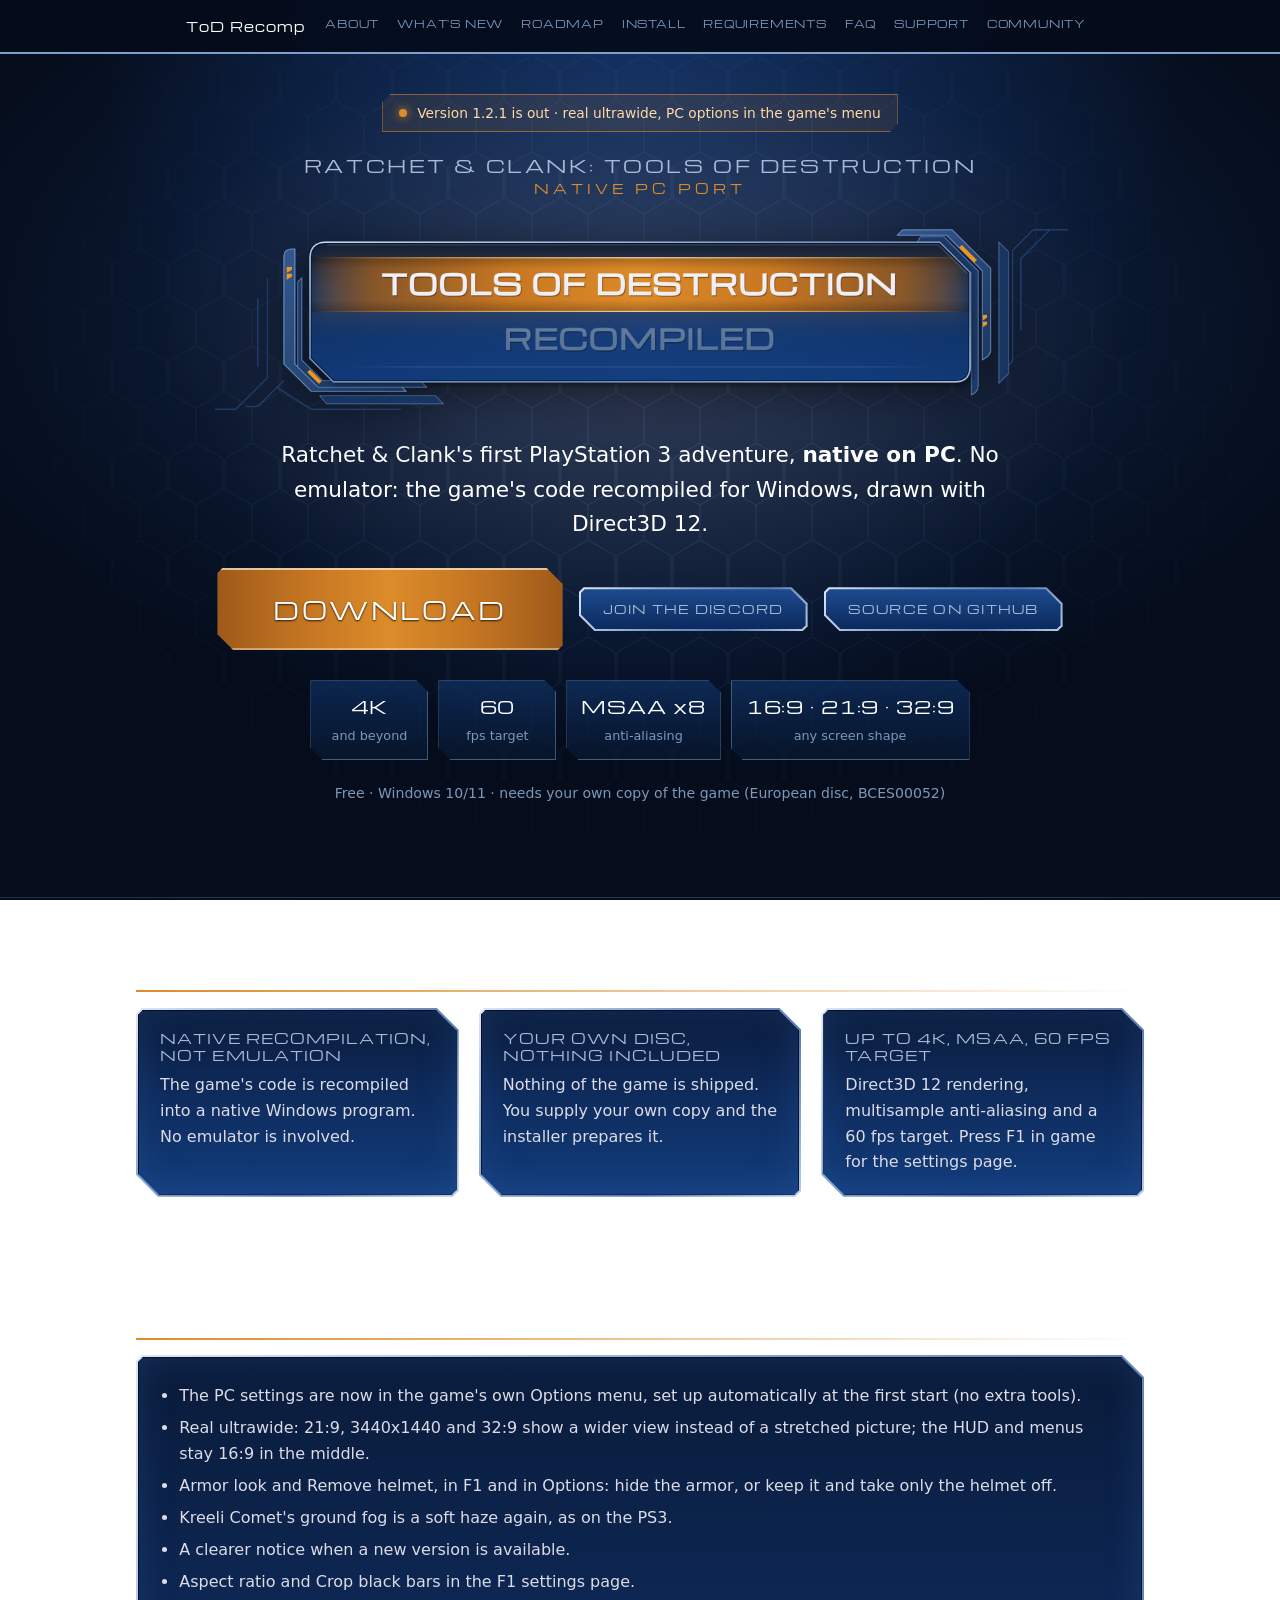
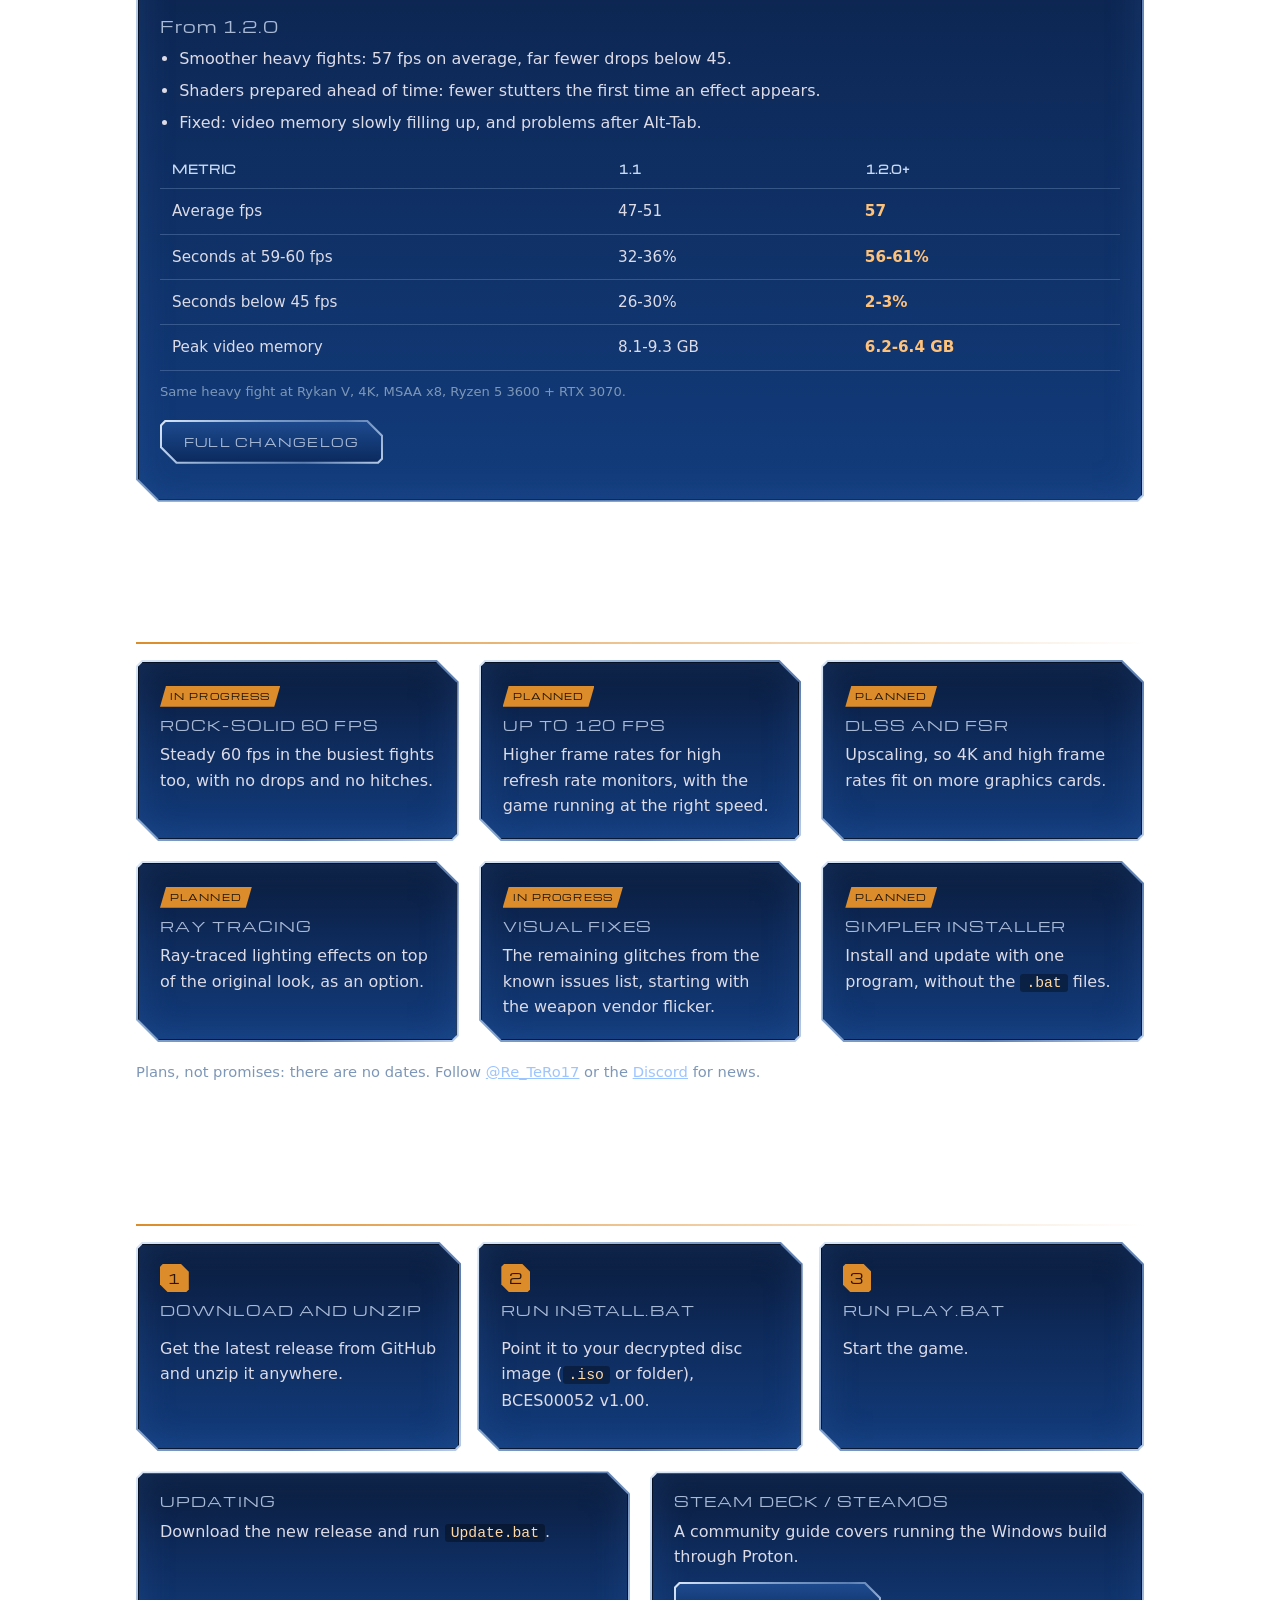
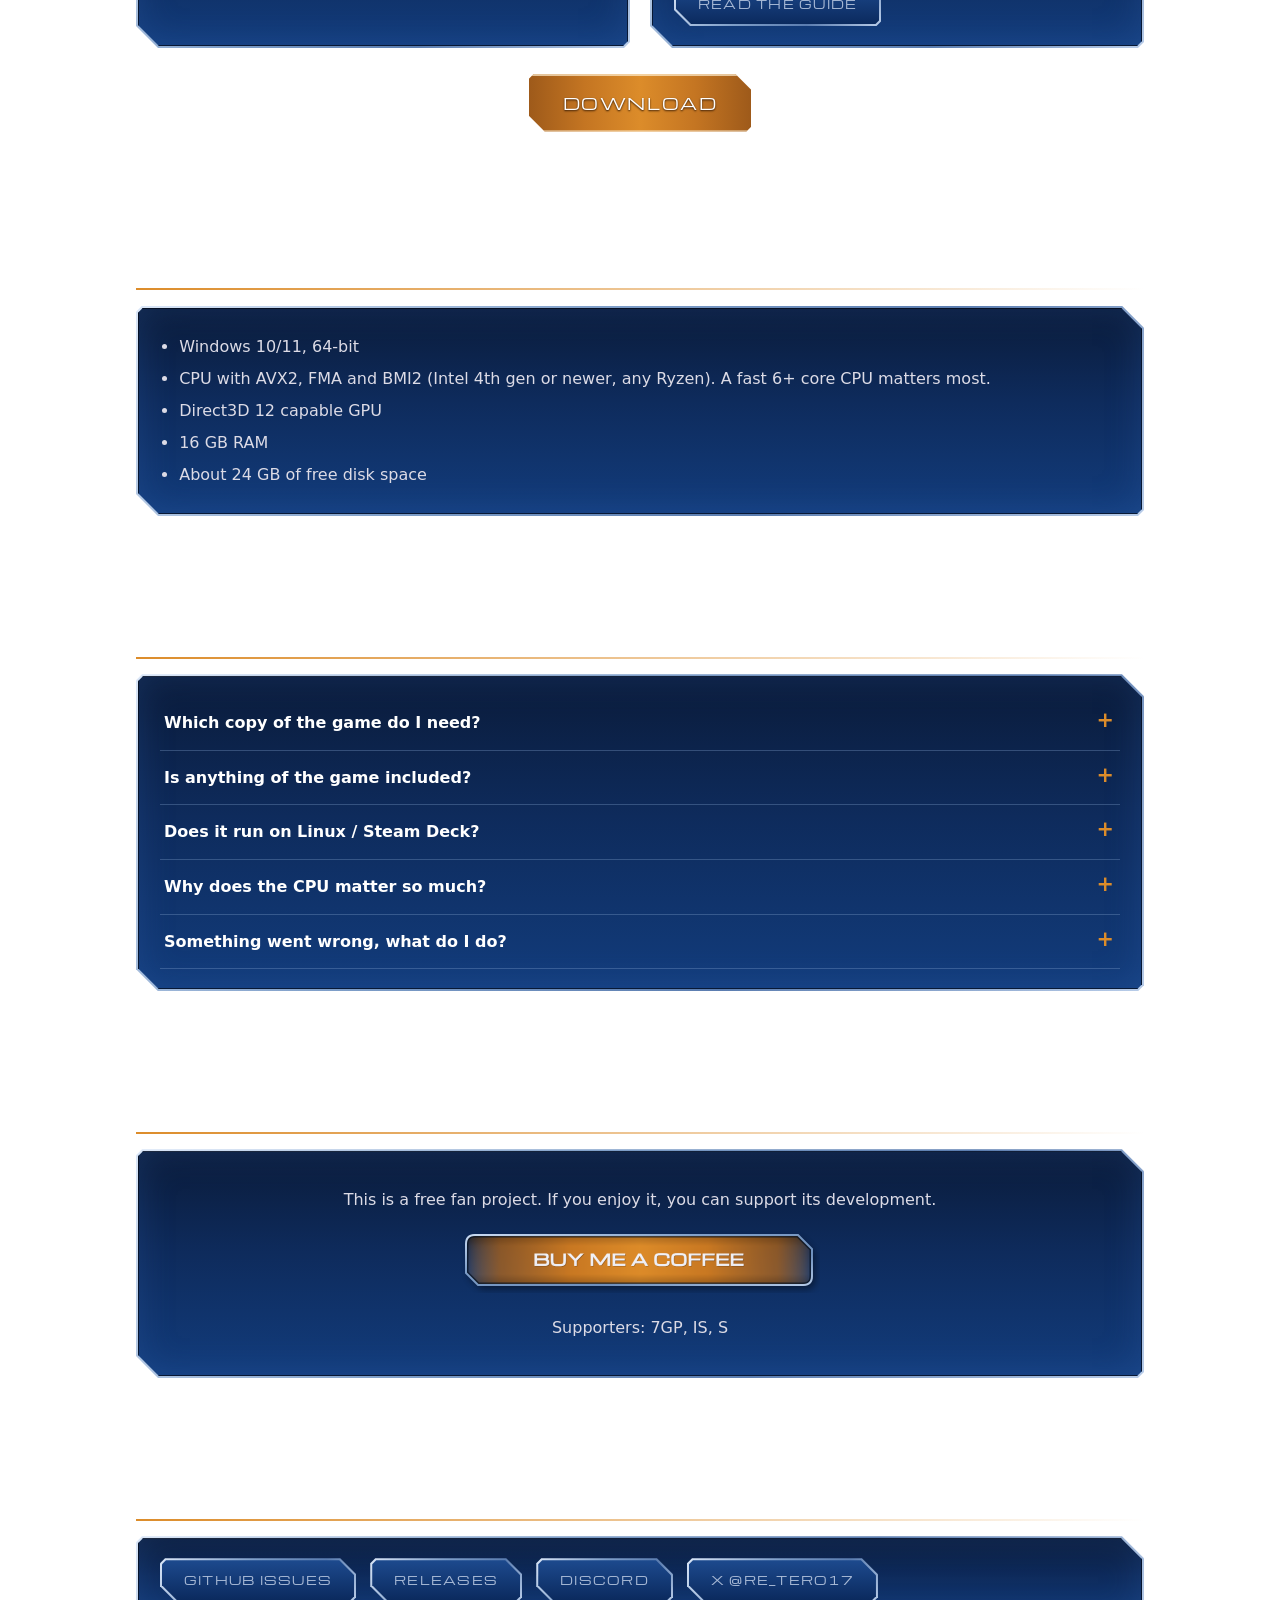
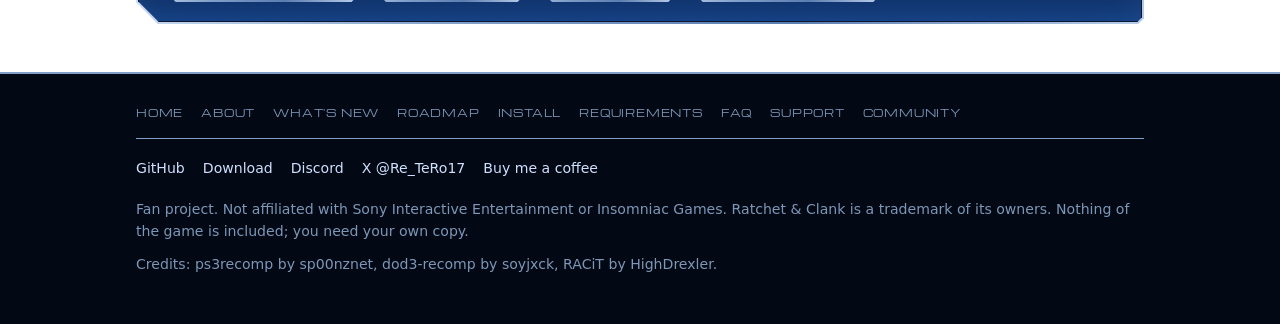
==== index.html @ 00678943 "Project page for Ratchet & Clank: Tools of Destruction Recompiled 1.2.1" ====
<!doctype html>
<html lang="en">
<head>
<meta charset="utf-8">
<meta name="viewport" content="width=device-width,initial-scale=1">
<!--
  DISCORD LINK: put the invite URL in DISCORD_URL below (inside the first <script>).
  While it is an empty string "" the Discord button stays hidden.
  Example: const DISCORD_URL = "https://discord.gg/xxxxxxx";
-->
<script>const DISCORD_URL = "https://discord.gg/S4jd7643mg";</script>
<title>Ratchet &amp; Clank: Tools of Destruction Recompiled</title>
<meta name="description" content="Play Ratchet &amp; Clank: Tools of Destruction (Ratchet and Clank Future, PS3) natively on PC: a free fan-made recompilation, no emulator, Direct3D 12, up to 4K, 60 fps and ultrawide. Bring your own copy of the game.">
<link rel="canonical" href="https://re-tero17.github.io/ratchet-tod-recomp/">
<script type="application/ld+json">{"@context":"https://schema.org","@type":"SoftwareApplication","name":"Ratchet & Clank: Tools of Destruction Recompiled","alternateName":["Ratchet and Clank Tools of Destruction PC","Ratchet & Clank Future: Tools of Destruction PC port","ToD Recomp"],"applicationCategory":"GameApplication","operatingSystem":"Windows 10, Windows 11","softwareVersion":"1.2.1","offers":{"@type":"Offer","price":"0","priceCurrency":"USD"},"url":"https://re-tero17.github.io/ratchet-tod-recomp/","downloadUrl":"https://github.com/Re-TeRo17/ratchet-tod-recomp/releases/latest","codeRepository":"https://github.com/Re-TeRo17/ratchet-tod-recomp","description":"Fan-made native PC port of Ratchet & Clank: Tools of Destruction (PS3) by static recompilation. Direct3D 12, up to 4K and 60 fps. Requires your own copy of the game."}</script>
<meta property="og:type" content="website">
<meta property="og:title" content="Ratchet &amp; Clank: Tools of Destruction Recompiled">
<meta property="og:description" content="Native on PC. No emulator, Direct3D 12, up to 4K and 60 fps. Fan project; your own copy of the game is required.">
<meta property="og:url" content="https://re-tero17.github.io/ratchet-tod-recomp/">
<meta property="og:image" content="https://re-tero17.github.io/ratchet-tod-recomp/assets/banner.png">
<meta name="twitter:card" content="summary_large_image">
<meta name="theme-color" content="#0a1a34">
<link rel="icon" href="assets/favicon.ico" sizes="any">
<link rel="icon" type="image/png" sizes="32x32" href="assets/favicon-32.png">
<link rel="apple-touch-icon" href="assets/apple-touch-icon.png">
<link rel="preconnect" href="https://fonts.googleapis.com">
<link rel="preconnect" href="https://fonts.gstatic.com" crossorigin>
<link href="https://fonts.googleapis.com/css2?family=Michroma&display=swap" rel="stylesheet">
<link rel="stylesheet" href="style.css">
</head>
<body>
<nav aria-label="Main"><div class="wrap">
<a class="brand" href="#top">ToD Recomp</a>
<a class="l" href="#about">About</a><a class="l" href="#new">What's new</a><a class="l" href="#roadmap">Roadmap</a><a class="l" href="#install">Install</a><a class="l" href="#requirements">Requirements</a><a class="l" href="#faq">FAQ</a><a class="l" href="#support">Support</a><a class="l" href="#community">Community</a>
</div></nav>

<header class="hero" id="top"><div class="wrap">
<p class="kicker"><span class="dot"></span><span>Version 1.2.1 is out &middot; real ultrawide, PC options in the game's menu</span></p>
<h1 class="title">Ratchet &amp; Clank: Tools of Destruction <span>native PC port</span></h1>
<img class="banner" src="assets/banner.png" width="2560" height="584" alt="Ratchet &amp; Clank: Tools of Destruction Recompiled">
<p class="pitch">Ratchet &amp; Clank's first PlayStation 3 adventure, <strong>native on PC</strong>. No emulator: the game's code recompiled for Windows, drawn with Direct3D 12.</p>
<div class="cta"><a class="btn big" href="https://github.com/Re-TeRo17/ratchet-tod-recomp/releases/latest">Download</a>
<a class="btn alt" href="https://discord.gg/S4jd7643mg">Join the Discord</a>
<a class="btn alt" href="https://github.com/Re-TeRo17/ratchet-tod-recomp">Source on GitHub</a></div>
<ul class="stats">
<li><b>4K</b><span>and beyond</span></li>
<li><b>60</b><span>fps target</span></li>
<li><b>MSAA&nbsp;x8</b><span>anti-aliasing</span></li>
<li><b>16:9&nbsp;&middot;&nbsp;21:9&nbsp;&middot;&nbsp;32:9</b><span>any screen shape</span></li>
</ul>
<p class="meta">Free &middot; Windows 10/11 &middot; needs your own copy of the game (European disc, BCES00052)</p>
</div></header>

<main class="wrap">
<section id="about"><h2>What it is</h2>
<div class="grid">
<div class="panel card"><h3>Native recompilation, not emulation</h3><p>The game's code is recompiled into a native Windows program. No emulator is involved.</p></div>
<div class="panel card"><h3>Your own disc, nothing included</h3><p>Nothing of the game is shipped. You supply your own copy and the installer prepares it.</p></div>
<div class="panel card"><h3>Up to 4K, MSAA, 60 fps target</h3><p>Direct3D 12 rendering, multisample anti-aliasing and a 60 fps target. Press F1 in game for the settings page.</p></div>
</div></section>

<section id="new"><h2>What's new in 1.2.1</h2>
<div class="panel">
<ul class="fx">
<li>The PC settings are now in the game's own Options menu, set up automatically at the first start (no extra tools).</li>
<li>Real ultrawide: 21:9, 3440x1440 and 32:9 show a wider view instead of a stretched picture; the HUD and menus stay 16:9 in the middle.</li>
<li>Armor look and Remove helmet, in F1 and in Options: hide the armor, or keep it and take only the helmet off.</li>
<li>Kreeli Comet's ground fog is a soft haze again, as on the PS3.</li>
<li>A clearer notice when a new version is available.</li>
<li>Aspect ratio and Crop black bars in the F1 settings page.</li>
</ul>
<h3 style="margin-top:22px">From 1.2.0</h3>
<ul class="fx">
<li>Smoother heavy fights: 57 fps on average, far fewer drops below 45.</li>
<li>Shaders prepared ahead of time: fewer stutters the first time an effect appears.</li>
<li>Fixed: video memory slowly filling up, and problems after Alt-Tab.</li>
</ul>
<div class="tw"><table>
<caption>Same heavy fight at Rykan V, 4K, MSAA x8, Ryzen 5 3600 + RTX 3070.</caption>
<thead><tr><th>Metric</th><th>1.1</th><th>1.2.0+</th></tr></thead>
<tbody>
<tr><td>Average fps</td><td>47-51</td><td class="new">57</td></tr>
<tr><td>Seconds at 59-60 fps</td><td>32-36%</td><td class="new">56-61%</td></tr>
<tr><td>Seconds below 45 fps</td><td>26-30%</td><td class="new">2-3%</td></tr>
<tr><td>Peak video memory</td><td>8.1-9.3 GB</td><td class="new">6.2-6.4 GB</td></tr>
</tbody></table></div>
<p style="margin-top:18px"><a class="btn alt" href="https://github.com/Re-TeRo17/ratchet-tod-recomp/blob/main/CHANGELOG.md">Full changelog</a></p>
</div></section>

<section id="roadmap"><h2>Coming soon</h2>
<div class="grid">
<div class="panel card soon"><span class="tag">In progress</span><h3>Rock-solid 60 fps</h3><p>Steady 60 fps in the busiest fights too, with no drops and no hitches.</p></div>
<div class="panel card soon"><span class="tag">Planned</span><h3>Up to 120 fps</h3><p>Higher frame rates for high refresh rate monitors, with the game running at the right speed.</p></div>
<div class="panel card soon"><span class="tag">Planned</span><h3>DLSS and FSR</h3><p>Upscaling, so 4K and high frame rates fit on more graphics cards.</p></div>
<div class="panel card soon"><span class="tag">Planned</span><h3>Ray tracing</h3><p>Ray-traced lighting effects on top of the original look, as an option.</p></div>
<div class="panel card soon"><span class="tag">In progress</span><h3>Visual fixes</h3><p>The remaining glitches from the known issues list, starting with the weapon vendor flicker.</p></div>
<div class="panel card soon"><span class="tag">Planned</span><h3>Simpler installer</h3><p>Install and update with one program, without the <code>.bat</code> files.</p></div>
</div>
<p class="note">Plans, not promises: there are no dates. Follow <a href="https://x.com/Re_TeRo17">@Re_TeRo17</a> or the <a href="https://discord.gg/S4jd7643mg">Discord</a> for news.</p>
</section>

<section id="install"><h2>Install in 3 steps</h2>
<ol class="steps">
<li class="panel"><h3>Download and unzip</h3><p>Get the latest release from GitHub and unzip it anywhere.</p></li>
<li class="panel"><h3>Run Install.bat</h3><p>Point it to your decrypted disc image (<code>.iso</code> or folder), BCES00052 v1.00.</p></li>
<li class="panel"><h3>Run Play.bat</h3><p>Start the game.</p></li>
</ol>
<div class="grid" style="margin-top:20px">
<div class="panel card"><h3>Updating</h3><p>Download the new release and run <code>Update.bat</code>.</p></div>
<div class="panel card"><h3>Steam Deck / SteamOS</h3><p>A community guide covers running the Windows build through Proton.</p><p style="margin-top:12px"><a class="btn alt" href="https://github.com/Re-TeRo17/ratchet-tod-recomp#steam-deck--steamos-proton-community-guide">Read the guide</a></p></div>
</div>
<p class="center" style="margin-top:26px"><a class="btn" href="https://github.com/Re-TeRo17/ratchet-tod-recomp/releases/latest">Download</a></p>
</section>

<section id="requirements"><h2>Requirements</h2>
<div class="panel"><ul class="fx" style="margin:0">
<li>Windows 10/11, 64-bit</li>
<li>CPU with AVX2, FMA and BMI2 (Intel 4th gen or newer, any Ryzen). A fast 6+ core CPU matters most.</li>
<li>Direct3D 12 capable GPU</li>
<li>16 GB RAM</li>
<li>About 24 GB of free disk space</li>
</ul></div></section>

<section id="faq"><h2>FAQ</h2>
<div class="panel">
<details><summary>Which copy of the game do I need?</summary><p>The European disc, BCES00052 v1.00, as a decrypted <code>.iso</code> or folder. Other regions are not supported yet.</p></details>
<details><summary>Is anything of the game included?</summary><p>No. Nothing of the game is included; you need your own copy.</p></details>
<details><summary>Does it run on Linux / Steam Deck?</summary><p>The Windows build runs through Proton. See the <a href="https://github.com/Re-TeRo17/ratchet-tod-recomp#steam-deck--steamos-proton-community-guide">community guide</a>.</p></details>
<details><summary>Why does the CPU matter so much?</summary><p>The game's SPU code runs on your CPU cores, so the heaviest scenes are CPU-limited.</p></details>
<details><summary>Something went wrong, what do I do?</summary><p>Open an <a href="https://github.com/Re-TeRo17/ratchet-tod-recomp/issues">issue</a> and attach <code>log\tod.log</code>, <code>log\tod_v2_*.jsonl</code> and <code>log\tod_crash.txt</code>. Press F7 in game to mark the moment.</p></details>
</div></section>

<section id="support"><h2>Support</h2>
<div class="panel center">
<p>This is a free fan project. If you enjoy it, you can support its development.</p>
<a class="coffee" href="https://buymeacoffee.com/tero17"><img src="assets/support_coffee.png" width="720" height="128" loading="lazy" alt="Buy me a coffee"></a>
<p style="margin-top:14px">Supporters: 7GP, IS, S</p>
</div></section>

<section id="community"><h2>Community</h2>
<div class="panel"><div class="row">
<a class="btn alt" href="https://github.com/Re-TeRo17/ratchet-tod-recomp/issues">GitHub Issues</a>
<a class="btn alt" href="https://github.com/Re-TeRo17/ratchet-tod-recomp/releases">Releases</a>
<a class="btn alt" id="discord" href="#" hidden>Discord</a>
<a class="btn alt" href="https://x.com/Re_TeRo17">X @Re_TeRo17</a>
</div></div></section>
</main>

<footer><div class="wrap">
<nav class="fnav" aria-label="Footer"><a href="#top">Home</a><a href="#about">About</a><a href="#new">What's new</a><a href="#roadmap">Roadmap</a><a href="#install">Install</a><a href="#requirements">Requirements</a><a href="#faq">FAQ</a><a href="#support">Support</a><a href="#community">Community</a></nav>
<div class="fsoc"><a href="https://github.com/Re-TeRo17/ratchet-tod-recomp">GitHub</a><a href="https://github.com/Re-TeRo17/ratchet-tod-recomp/releases/latest">Download</a><a href="https://discord.gg/S4jd7643mg">Discord</a><a href="https://x.com/Re_TeRo17">X @Re_TeRo17</a><a href="https://buymeacoffee.com/tero17">Buy me a coffee</a></div>
<p>Fan project. Not affiliated with Sony Interactive Entertainment or Insomniac Games. Ratchet &amp; Clank is a trademark of its owners. Nothing of the game is included; you need your own copy.</p>
<p>Credits: ps3recomp by sp00nznet, dod3-recomp by soyjxck, RACiT by HighDrexler.</p>
</div></footer>

<script>
(function(){
var d=document.getElementById('discord');
if(typeof DISCORD_URL==='string'&&DISCORD_URL){d.href=DISCORD_URL;d.hidden=false}
})();
</script>
</body>
</html>
---- style.css ----
:root{--bg:#050d1c;--p1:#0a1a34;--p2:#0d2a59;--p3:#113a78;--e1:#c9daf2;--e2:#7f9fc9;--or:#dc8c2a;--or2:#c47522;--tx:#dcdbe6;--idle:#7d97b8;--hd:Michroma,Bahnschrift,"Segoe UI",sans-serif;--cut:22px;--steel:#a9bad6;--shape:polygon(6px 0,calc(100% - var(--cut)) 0,100% var(--cut),100% calc(100% - 6px),calc(100% - 6px) 100%,var(--cut) 100%,0 calc(100% - var(--cut)),0 6px);--shape-in:polygon(5px 0,calc(100% - var(--cut) + 1px) 0,100% calc(var(--cut) - 1px),100% calc(100% - 5px),calc(100% - 5px) 100%,calc(var(--cut) - 1px) 100%,0 calc(100% - var(--cut) + 1px),0 5px)}
*{box-sizing:border-box}
html{scroll-behavior:smooth;scroll-padding-top:70px}
body{margin:0;background:radial-gradient(ellipse at 50% 0,#0e2a57 0,var(--bg) 60%) fixed;color:var(--tx);font:16px/1.6 "Segoe UI",system-ui,-apple-system,Roboto,sans-serif;overflow-x:hidden}
img{max-width:100%;height:auto;display:block}
a{color:#9cc4ff}
a:hover{color:#fff}
h1,h2,h3{font-family:var(--hd);letter-spacing:.04em;font-weight:400;line-height:1.25;margin:0 0 .6em}
h2{font-size:clamp(1.15rem,3.5vw,1.6rem);color:#fff;text-transform:uppercase;padding-bottom:.5em;border-bottom:2px solid;border-image:linear-gradient(90deg,var(--or),transparent) 1}
h3{font-size:1rem;color:var(--steel)}
.wrap{max-width:1040px;margin:0 auto;padding:0 16px}
section{padding:48px 0}
.panel{position:relative;isolation:isolate;padding:22px 24px;clip-path:var(--shape);
 background:linear-gradient(135deg,#dbe7f8,var(--e2) 38%,#5b7db0 68%,#b9cde9)}
.panel::before{content:"";position:absolute;inset:2px;z-index:-1;clip-path:var(--shape-in);
 background:linear-gradient(180deg,#0a1b3a 0,#0e2b5c 45%,#123c7c 100%);box-shadow:inset 0 0 0 1px rgba(2,8,20,.7),inset 0 0 36px rgba(60,110,190,.25)}
.panel p,.panel li{color:var(--tx)}
/* nav */
nav{position:sticky;top:0;z-index:50;background:rgba(5,13,28,.92);backdrop-filter:blur(8px);border-bottom:2px solid var(--e2)}
nav .wrap{max-width:1200px;display:flex;align-items:center;justify-content:center;flex-wrap:nowrap;gap:2px;min-height:52px}
@media (max-width:1000px){nav .wrap{justify-content:flex-start;overflow-x:auto;scrollbar-width:none}}
nav .wrap::-webkit-scrollbar{display:none}
nav .brand{font-family:var(--hd);color:#fff;text-decoration:none;font-size:.8rem;letter-spacing:.08em;margin-right:10px;white-space:nowrap}
nav a.l{font-family:var(--hd);font-size:.62rem;letter-spacing:.08em;text-transform:uppercase;color:var(--idle);text-decoration:none;padding:9px 8px;white-space:nowrap;border-bottom:3px solid transparent}
nav a.l:hover,nav a.l:focus-visible{color:#fff;background:linear-gradient(90deg,transparent,var(--or2),var(--or),var(--or2),transparent);outline:none}
/* buttons */
.btn{display:inline-block;font-family:var(--hd);text-transform:uppercase;letter-spacing:.1em;text-decoration:none;color:#fff;text-align:center;
 background:linear-gradient(90deg,#9e5a1a,var(--or2) 25%,var(--or) 50%,var(--or2) 75%,#9e5a1a);padding:16px 34px;font-size:1rem;
 clip-path:polygon(5px 0,calc(100% - 16px) 0,100% 16px,100% calc(100% - 5px),calc(100% - 5px) 100%,16px 100%,0 calc(100% - 16px),0 5px);
 box-shadow:inset 0 2px 0 rgba(255,240,210,.7),inset 0 -2px 0 rgba(255,240,210,.45);text-shadow:0 1px 2px #2a1404;transition:filter .15s}
.btn:hover{filter:brightness(1.15) drop-shadow(0 0 12px rgba(224,138,42,.7));color:#fff}
.btn.big{font-size:clamp(1.05rem,4.5vw,1.5rem);padding:22px 56px}
.btn.alt{position:relative;isolation:isolate;background:linear-gradient(135deg,#dbe7f8,var(--e2) 40%,#5b7db0 70%,#b9cde9);color:var(--steel);text-shadow:none;box-shadow:none;padding:12px 24px;font-size:.78rem}
.btn.alt::before{content:"";position:absolute;inset:2px;z-index:-1;background:linear-gradient(180deg,#1d4a8e,#0b2a5e);clip-path:polygon(4px 0,calc(100% - 15px) 0,100% 15px,100% calc(100% - 4px),calc(100% - 4px) 100%,15px 100%,0 calc(100% - 15px),0 4px)}
.btn.alt:hover{color:#fff}
.btn.alt:hover{filter:brightness(1.25)}
/* hero */
.hero{position:relative;isolation:isolate;overflow:hidden;padding:40px 0 64px;text-align:center;border-bottom:1px solid rgba(127,159,201,.25);
 background:radial-gradient(ellipse 55% 50% at 50% 34%,rgba(224,138,42,.16),transparent 70%),radial-gradient(ellipse 80% 70% at 50% 30%,rgba(42,92,174,.35),transparent 72%)}
.hero::before{content:"";position:absolute;inset:0;z-index:-1;opacity:.22;pointer-events:none;
 background-image:url("data:image/svg+xml,%3Csvg xmlns='http://www.w3.org/2000/svg' width='56' height='97' viewBox='0 0 56 97'%3E%3Cpath d='M28 1l27 15.5v31L28 63 1 47.5v-31z M28 63v34' fill='none' stroke='%237f9fc9' stroke-width='1'/%3E%3C/svg%3E");
 -webkit-mask-image:radial-gradient(ellipse 70% 80% at 50% 40%,#000,transparent 75%);mask-image:radial-gradient(ellipse 70% 80% at 50% 40%,#000,transparent 75%)}
.hero .wrap{position:relative;z-index:1}
.hero .kicker{display:inline-flex;align-items:center;gap:10px;max-width:100%;text-align:left;margin:0 0 22px;padding:7px 16px;font-size:.86rem;color:#ffd9a6;
 border:1px solid rgba(224,138,42,.55);background:rgba(220,140,42,.10);clip-path:polygon(8px 0,100% 0,100% calc(100% - 8px),calc(100% - 8px) 100%,0 100%,0 8px)}
.hero .kicker .dot{width:8px;height:8px;border-radius:50%;background:var(--or);box-shadow:0 0 10px var(--or);animation:pulse 2s ease-in-out infinite}
@keyframes pulse{50%{opacity:.35}}
.hero .title{margin:0 0 14px;font-size:clamp(.9rem,2.4vw,1.15rem);letter-spacing:.14em;text-transform:uppercase;color:var(--steel)}
.hero .title span{display:block;margin-top:4px;font-size:.72em;letter-spacing:.3em;color:var(--or)}
.hero .kicker .dot{flex:none}
.hero .kicker span:last-child{min-width:0}
@media (max-width:520px){.hero .stats li{min-width:0;flex:1 1 40%}.hero .cta .btn.alt{width:100%}}
.hero .cta{display:flex;flex-wrap:wrap;justify-content:center;align-items:center;gap:14px 16px;margin:0 0 30px}
.hero .stats{list-style:none;display:flex;flex-wrap:wrap;justify-content:center;gap:10px;margin:0 auto 22px;padding:0;max-width:1010px}
.hero .stats li{min-width:118px;padding:12px 14px;background:linear-gradient(180deg,rgba(17,58,120,.55),rgba(10,26,52,.55));border:1px solid rgba(127,159,201,.45);
 clip-path:polygon(0 0,calc(100% - 12px) 0,100% 12px,100% 100%,12px 100%,0 calc(100% - 12px))}
.hero .stats b{display:block;font-family:var(--hd);font-weight:400;font-size:1.1rem;color:#fff;letter-spacing:.05em}
.hero .stats span{font-size:.8rem;color:var(--idle)}
@media (prefers-reduced-motion:reduce){.hero .kicker .dot{animation:none}}
.hero .banner{display:block;width:100%;max-width:880px;height:auto;margin:0 auto 26px;filter:drop-shadow(0 8px 26px rgba(0,0,0,.55))}
.hero .pitch{font-size:clamp(1.05rem,2.6vw,1.35rem);max-width:760px;margin:0 auto 26px;color:#fff}
.meta{font-size:.88rem;color:var(--idle);margin:16px 0 28px}
.hero .shot{width:100%;aspect-ratio:1920/1056;object-fit:cover;max-width:900px;margin:0 auto;border:2px solid var(--e2);box-shadow:0 10px 50px rgba(0,0,0,.6)}
/* grids */
.grid{display:grid;gap:20px;grid-template-columns:repeat(auto-fit,minmax(260px,1fr))}
.card h3,.steps h3{color:var(--steel);font-size:.86rem;text-transform:uppercase;letter-spacing:.08em}
.card p{margin:0}
.card.soon .tag{display:inline-block;margin:0 0 10px;padding:3px 10px;font-family:var(--hd);font-size:.58rem;letter-spacing:.12em;text-transform:uppercase;color:#1a1206;background:var(--or);
 clip-path:polygon(6px 0,100% 0,calc(100% - 6px) 100%,0 100%)}
#roadmap .note{margin:18px 0 0;color:var(--idle);font-size:.92rem}
ul.fx{padding-left:1.2em;margin:0 0 1em}
ul.fx li{margin:.4em 0}
.tw{overflow-x:auto}
table{border-collapse:collapse;width:100%;min-width:480px;font-size:.95rem}
th,td{padding:10px 12px;text-align:left;border-bottom:1px solid rgba(127,159,201,.35)}
th{font-family:var(--hd);font-size:.66rem;letter-spacing:.06em;text-transform:uppercase;color:var(--e1)}
td.new{color:#ffc27a;font-weight:600}
caption{caption-side:bottom;text-align:left;font-size:.82rem;color:var(--idle);padding-top:10px}
/* gallery */
.gal{display:grid;gap:14px;grid-template-columns:repeat(auto-fill,minmax(280px,1fr))}
.gal figure{margin:0}
.gal a{display:block;border:2px solid var(--e2);background:#000;clip-path:polygon(0 0,calc(100% - 14px) 0,100% 14px,100% 100%,14px 100%,0 calc(100% - 14px))}
.gal a:hover,.gal a:focus-visible{border-color:var(--or);box-shadow:0 0 18px rgba(224,138,42,.5)}
.gal figcaption{font-size:.88rem;color:var(--idle);padding:6px 2px}
#lb{position:fixed;inset:0;z-index:100;background:rgba(2,6,14,.94);display:none;align-items:center;justify-content:center;flex-direction:column;padding:16px;cursor:zoom-out}
#lb.on{display:flex}
#lb img{max-height:85vh;max-width:100%;border:2px solid var(--e2)}
#lb p{margin:10px 0 0;color:var(--tx)}
/* steps */
.steps{counter-reset:s;list-style:none;padding:0;margin:0;display:grid;gap:16px;grid-template-columns:repeat(auto-fit,minmax(250px,1fr))}
.steps li{counter-increment:s}
.steps li h3::before{content:counter(s);display:block;font-family:var(--hd);background:var(--or);color:#2a1404;width:2em;height:2em;line-height:2em;text-align:center;margin-bottom:10px;font-size:.9rem;clip-path:polygon(3px 0,calc(100% - 8px) 0,100% 8px,100% calc(100% - 3px),calc(100% - 3px) 100%,8px 100%,0 calc(100% - 8px),0 3px)}
code{background:rgba(0,0,0,.35);padding:1px 6px;border-radius:3px;font-size:.92em;color:#ffd9a6}
/* faq */
details{border-bottom:1px solid rgba(127,159,201,.35)}
summary{cursor:pointer;padding:14px 4px;font-weight:600;color:#fff;list-style:none;position:relative;padding-right:30px}
summary::-webkit-details-marker{display:none}
summary::after{content:"+";position:absolute;right:6px;color:var(--or);font-size:1.3rem;top:8px}
details[open] summary::after{content:"\2212"}
details p{margin:0 0 14px;padding:0 4px}
summary:focus-visible{outline:2px solid var(--or)}
.coffee{display:inline-block;max-width:100%}
.coffee img{width:360px;max-width:100%}
.row{display:flex;flex-wrap:wrap;gap:14px;align-items:center}
footer{border-top:2px solid var(--e2);background:#030914;padding:32px 0 40px;font-size:.88rem;color:var(--idle)}
footer p{margin:0 0 10px}
footer .fnav{position:static;background:none;backdrop-filter:none;z-index:auto;display:flex;flex-wrap:wrap;gap:6px 18px;margin:0 0 18px;padding:0 0 16px;border-bottom:1px solid var(--e2)}
footer .fnav a{font-family:var(--hd);font-size:.62rem;letter-spacing:.08em;text-transform:uppercase;color:var(--idle);text-decoration:none}
footer .fnav a:hover,footer .fnav a:focus-visible{color:#fff}
footer .fsoc{display:flex;flex-wrap:wrap;gap:6px 18px;margin:0 0 18px}
footer .fsoc a{color:#cfe0ff;text-decoration:none}
footer .fsoc a:hover,footer .fsoc a:focus-visible{color:#fff;text-decoration:underline}
.center{text-align:center}
@media (max-width:520px){table{min-width:0;font-size:.85rem}th,td{padding:8px 6px}.panel{padding:16px}.btn{padding:14px 22px}.btn.big{padding:18px 26px;width:100%}}
@media (prefers-reduced-motion:reduce){html{scroll-behavior:auto}}
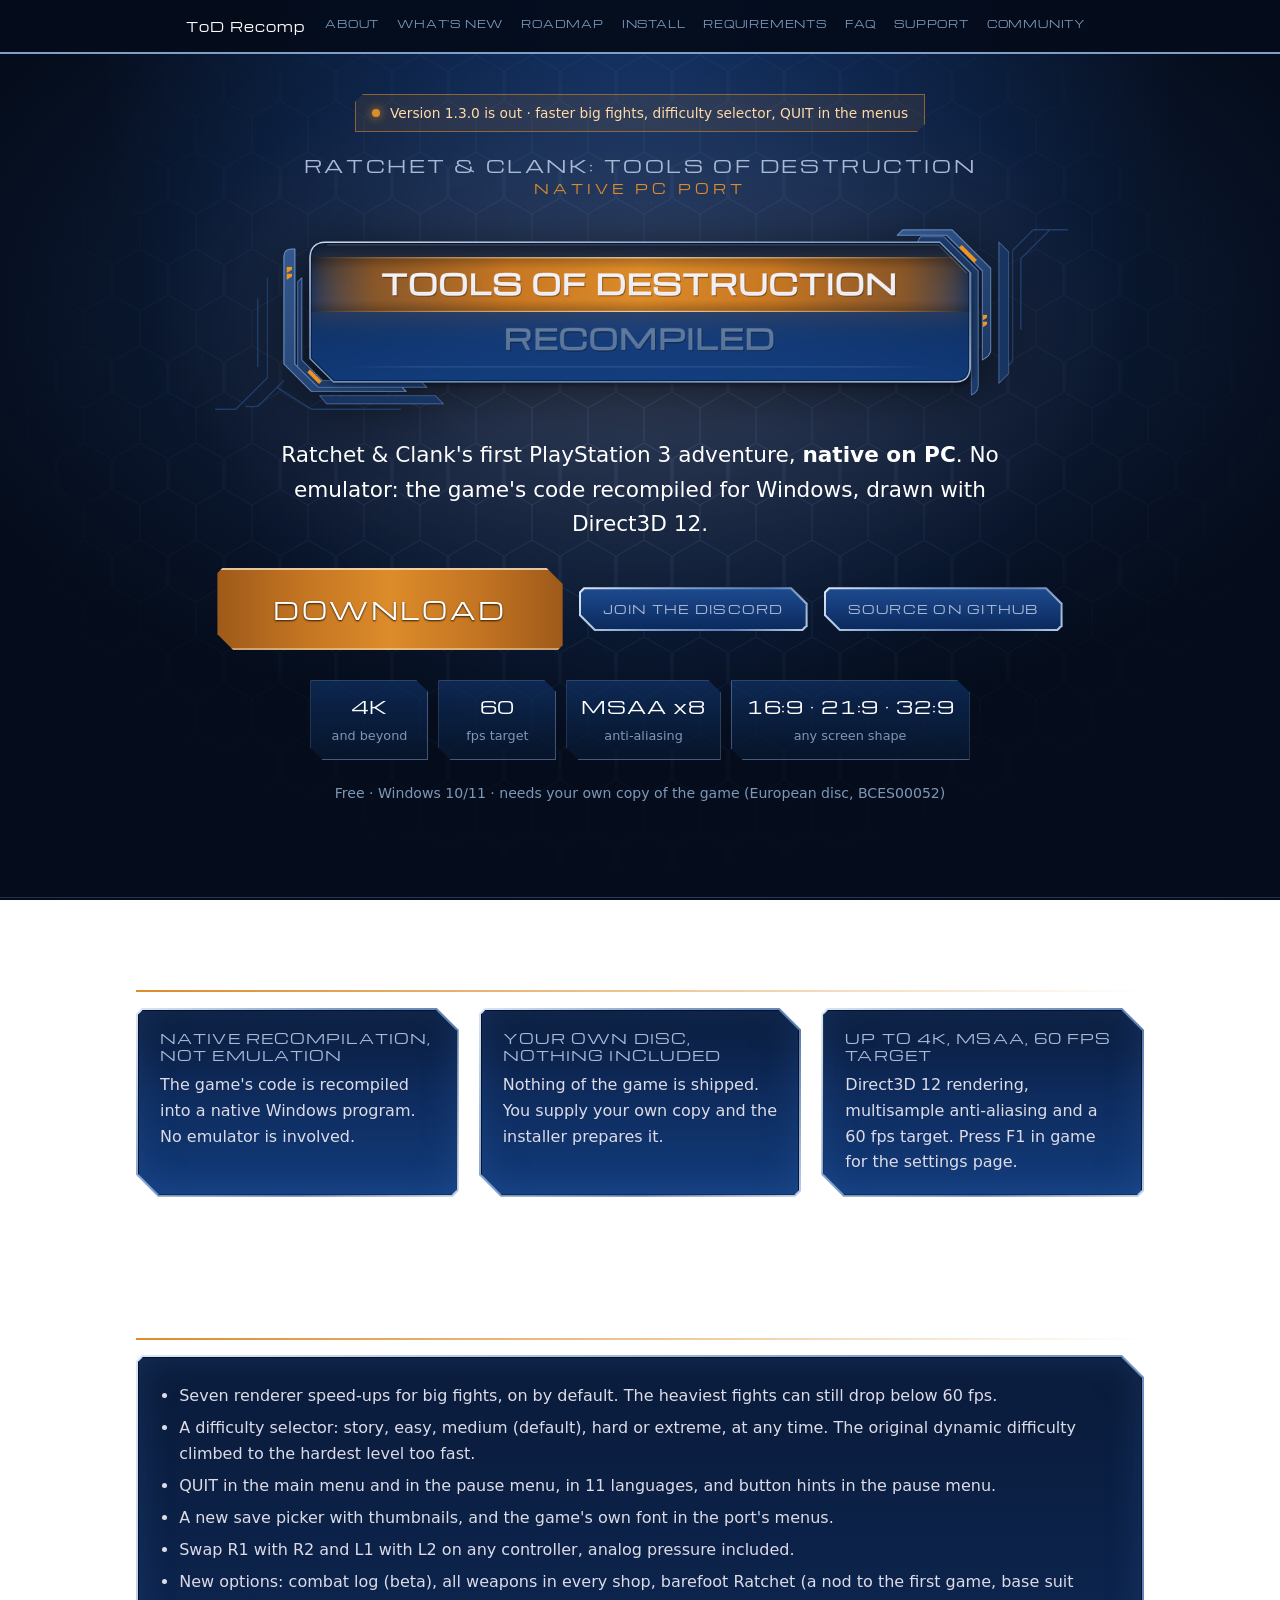
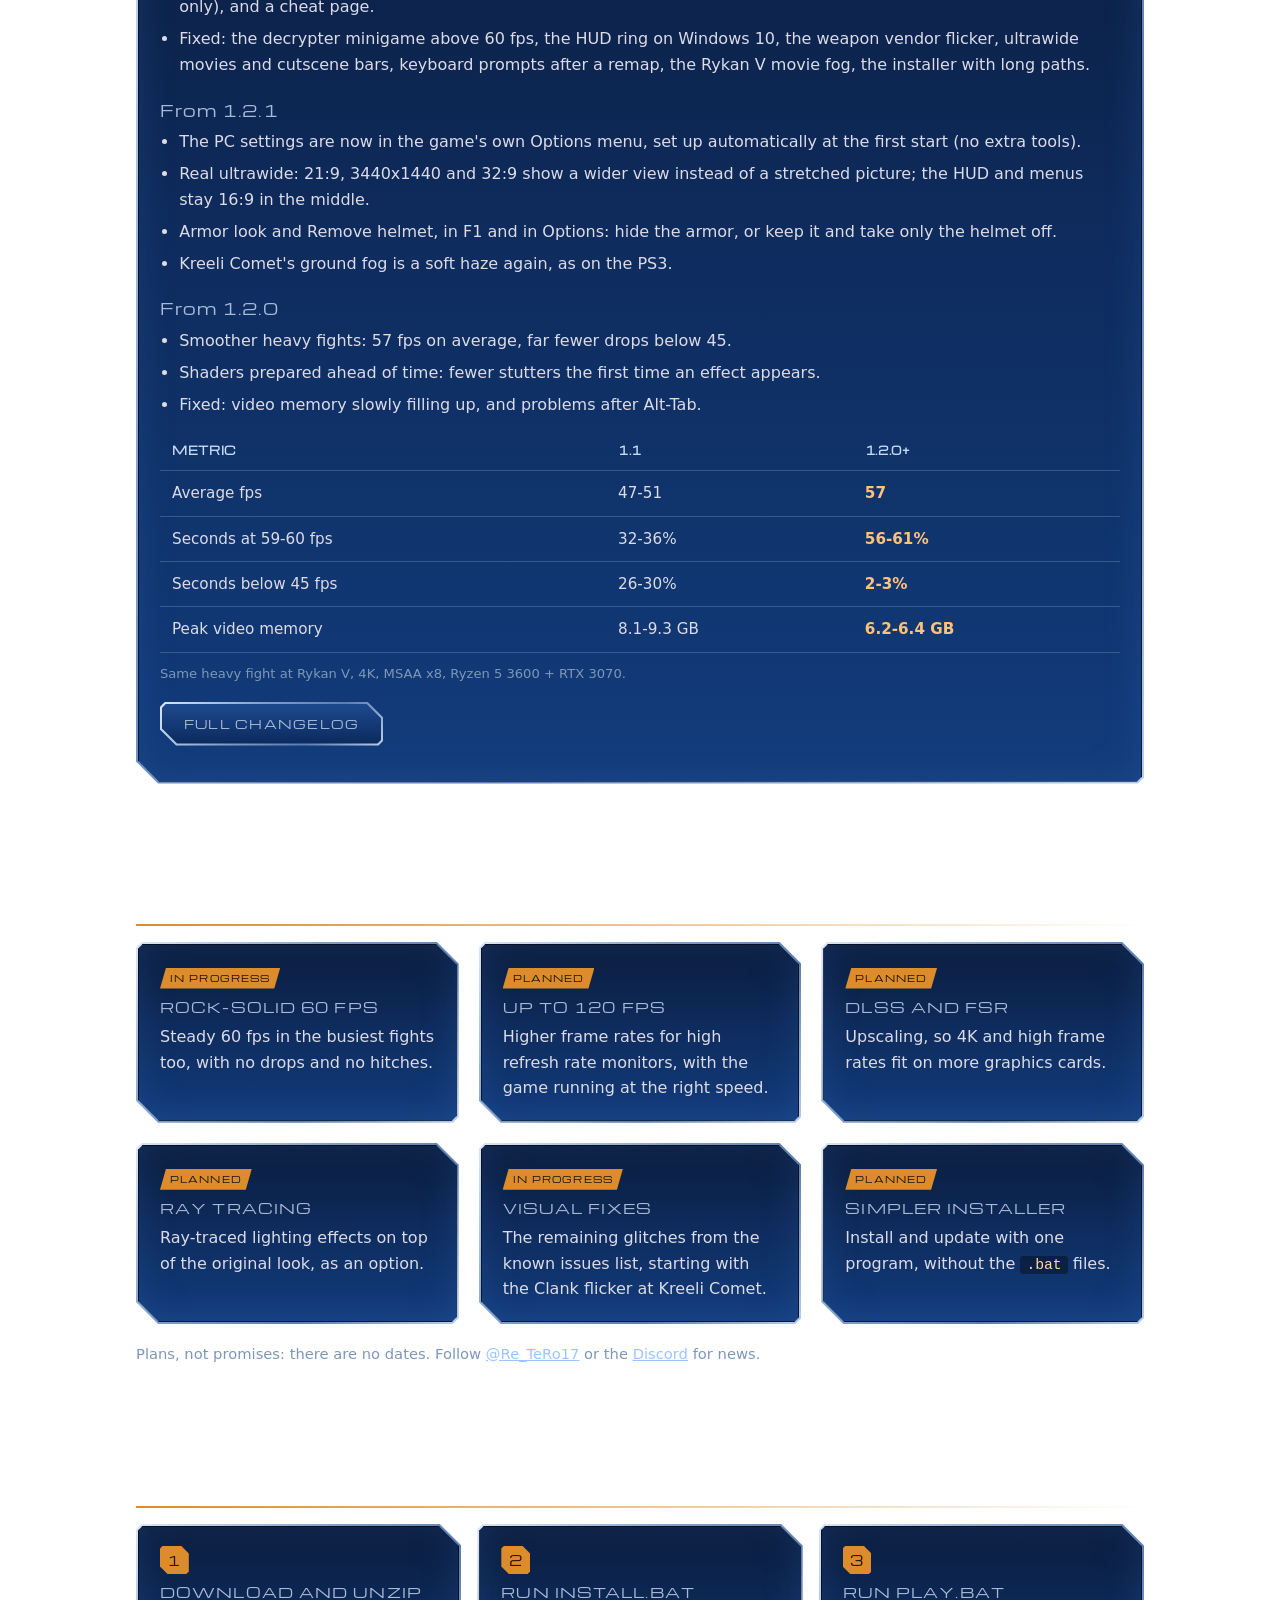
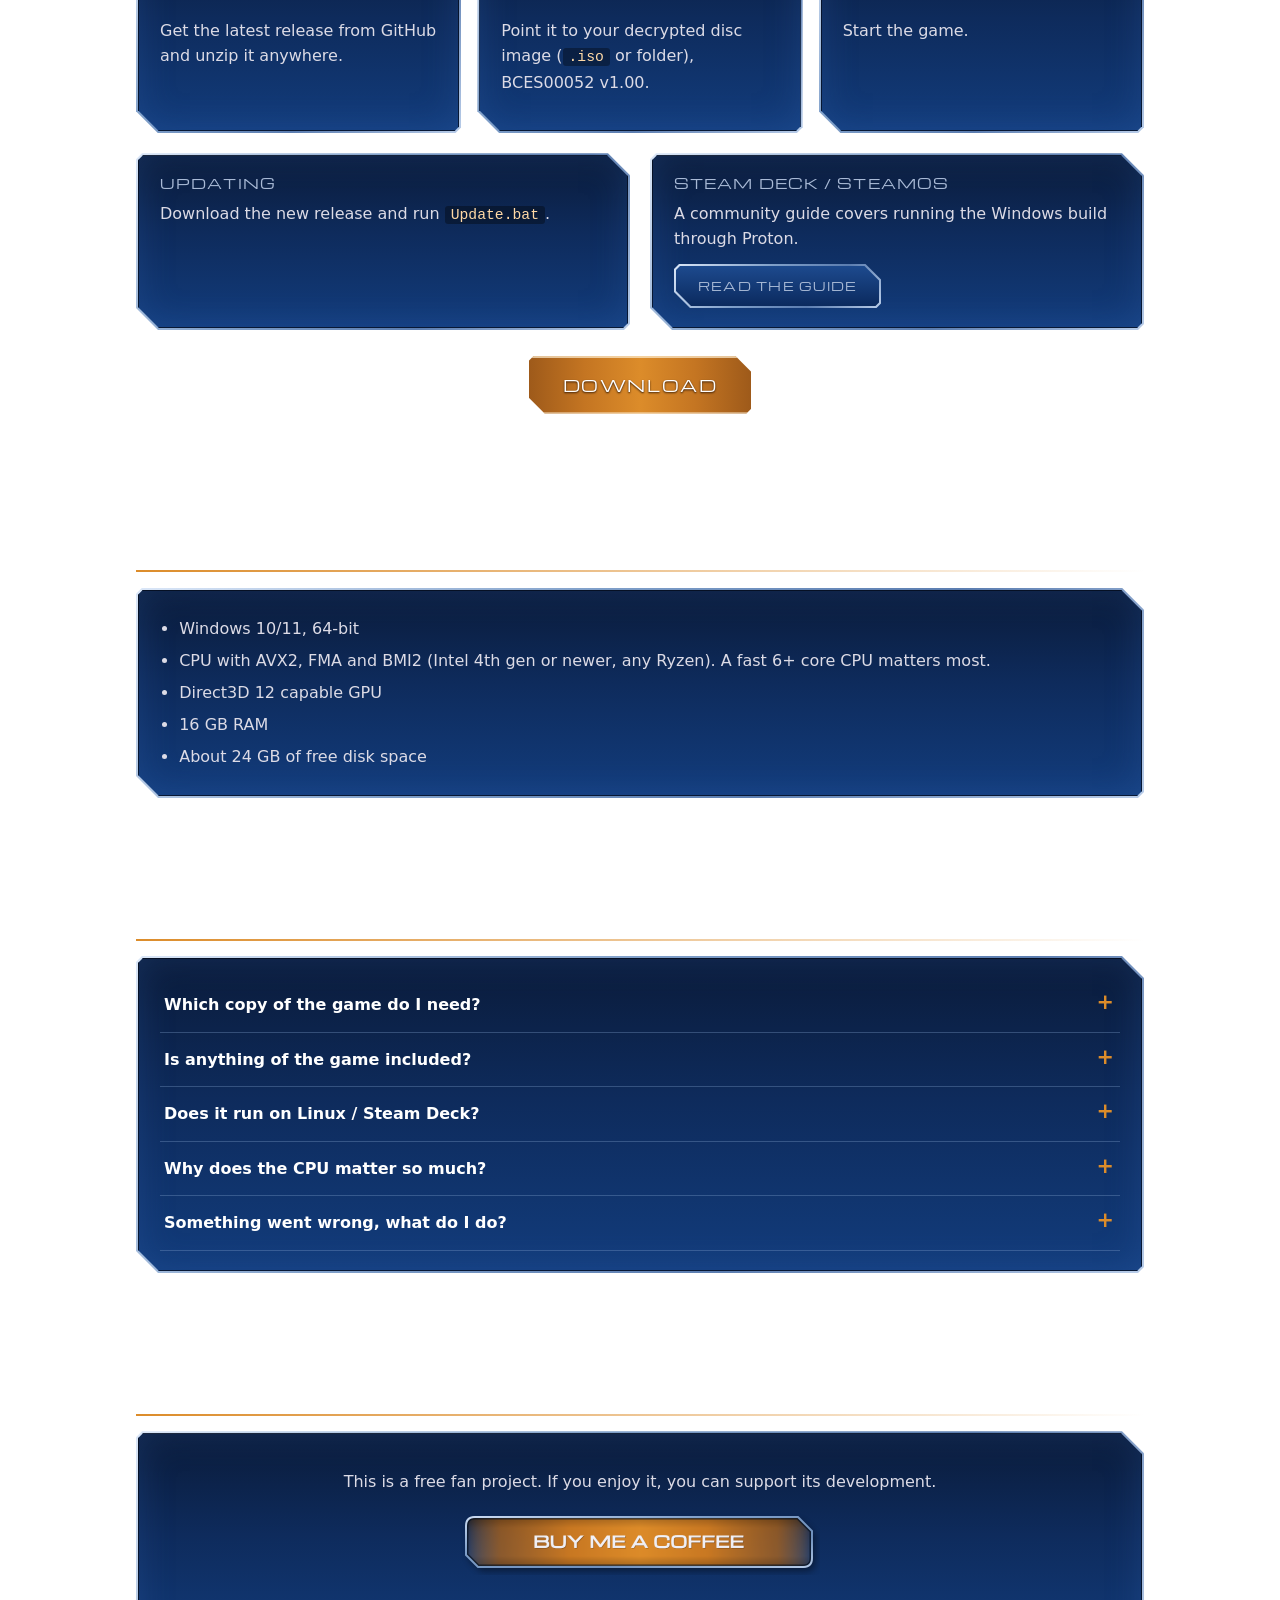
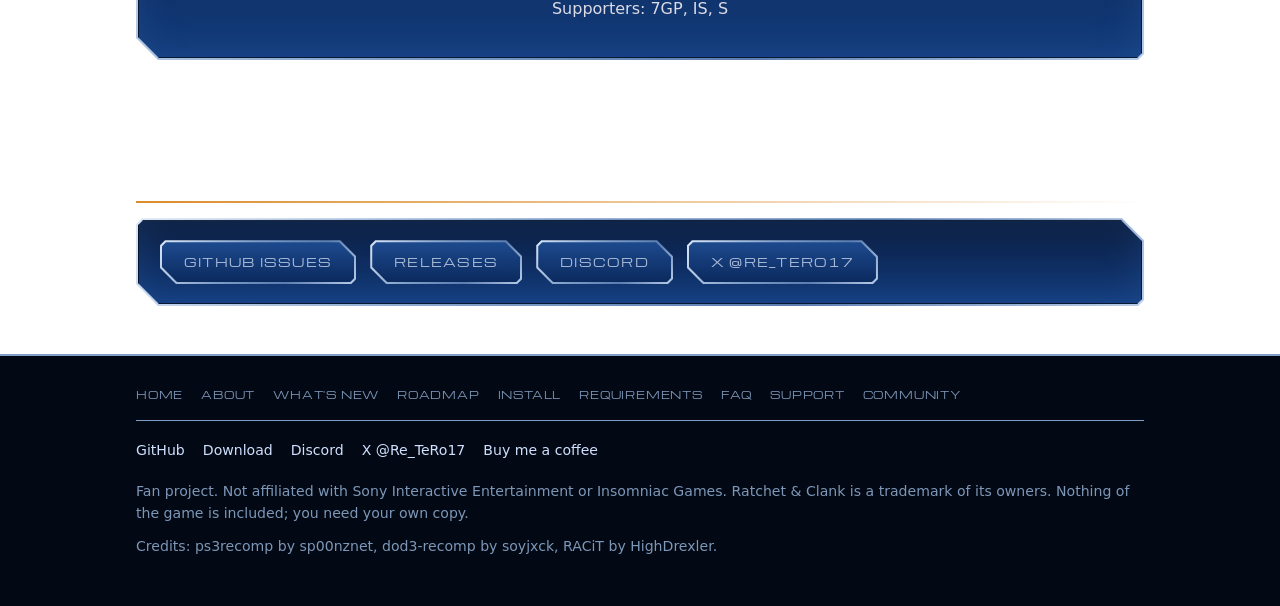
==== commit 3af641b0: "updated the project page for 1.3.0: version, what's new in 1.3.0, roadmap" ====
--- a/index.html
+++ b/index.html
@@ -12,7 +12,7 @@
 <title>Ratchet &amp; Clank: Tools of Destruction Recompiled</title>
 <meta name="description" content="Play Ratchet &amp; Clank: Tools of Destruction (Ratchet and Clank Future, PS3) natively on PC: a free fan-made recompilation, no emulator, Direct3D 12, up to 4K, 60 fps and ultrawide. Bring your own copy of the game.">
 <link rel="canonical" href="https://re-tero17.github.io/ratchet-tod-recomp/">
-<script type="application/ld+json">{"@context":"https://schema.org","@type":"SoftwareApplication","name":"Ratchet & Clank: Tools of Destruction Recompiled","alternateName":["Ratchet and Clank Tools of Destruction PC","Ratchet & Clank Future: Tools of Destruction PC port","ToD Recomp"],"applicationCategory":"GameApplication","operatingSystem":"Windows 10, Windows 11","softwareVersion":"1.2.1","offers":{"@type":"Offer","price":"0","priceCurrency":"USD"},"url":"https://re-tero17.github.io/ratchet-tod-recomp/","downloadUrl":"https://github.com/Re-TeRo17/ratchet-tod-recomp/releases/latest","codeRepository":"https://github.com/Re-TeRo17/ratchet-tod-recomp","description":"Fan-made native PC port of Ratchet & Clank: Tools of Destruction (PS3) by static recompilation. Direct3D 12, up to 4K and 60 fps. Requires your own copy of the game."}</script>
+<script type="application/ld+json">{"@context":"https://schema.org","@type":"SoftwareApplication","name":"Ratchet & Clank: Tools of Destruction Recompiled","alternateName":["Ratchet and Clank Tools of Destruction PC","Ratchet & Clank Future: Tools of Destruction PC port","ToD Recomp"],"applicationCategory":"GameApplication","operatingSystem":"Windows 10, Windows 11","softwareVersion":"1.3.0","offers":{"@type":"Offer","price":"0","priceCurrency":"USD"},"url":"https://re-tero17.github.io/ratchet-tod-recomp/","downloadUrl":"https://github.com/Re-TeRo17/ratchet-tod-recomp/releases/latest","codeRepository":"https://github.com/Re-TeRo17/ratchet-tod-recomp","description":"Fan-made native PC port of Ratchet & Clank: Tools of Destruction (PS3) by static recompilation. Direct3D 12, up to 4K and 60 fps. Requires your own copy of the game."}</script>
 <meta property="og:type" content="website">
 <meta property="og:title" content="Ratchet &amp; Clank: Tools of Destruction Recompiled">
 <meta property="og:description" content="Native on PC. No emulator, Direct3D 12, up to 4K and 60 fps. Fan project; your own copy of the game is required.">
@@ -35,7 +35,7 @@
 </div></nav>
 
 <header class="hero" id="top"><div class="wrap">
-<p class="kicker"><span class="dot"></span><span>Version 1.2.1 is out &middot; real ultrawide, PC options in the game's menu</span></p>
+<p class="kicker"><span class="dot"></span><span>Version 1.3.0 is out &middot; faster big fights, difficulty selector, QUIT in the menus</span></p>
 <h1 class="title">Ratchet &amp; Clank: Tools of Destruction <span>native PC port</span></h1>
 <img class="banner" src="assets/banner.png" width="2560" height="584" alt="Ratchet &amp; Clank: Tools of Destruction Recompiled">
 <p class="pitch">Ratchet &amp; Clank's first PlayStation 3 adventure, <strong>native on PC</strong>. No emulator: the game's code recompiled for Windows, drawn with Direct3D 12.</p>
@@ -59,15 +59,23 @@
 <div class="panel card"><h3>Up to 4K, MSAA, 60 fps target</h3><p>Direct3D 12 rendering, multisample anti-aliasing and a 60 fps target. Press F1 in game for the settings page.</p></div>
 </div></section>
 
-<section id="new"><h2>What's new in 1.2.1</h2>
+<section id="new"><h2>What's new in 1.3.0</h2>
 <div class="panel">
+<ul class="fx">
+<li>Seven renderer speed-ups for big fights, on by default. The heaviest fights can still drop below 60 fps.</li>
+<li>A difficulty selector: story, easy, medium (default), hard or extreme, at any time. The original dynamic difficulty climbed to the hardest level too fast.</li>
+<li>QUIT in the main menu and in the pause menu, in 11 languages, and button hints in the pause menu.</li>
+<li>A new save picker with thumbnails, and the game's own font in the port's menus.</li>
+<li>Swap R1 with R2 and L1 with L2 on any controller, analog pressure included.</li>
+<li>New options: combat log (beta), all weapons in every shop, barefoot Ratchet (a nod to the first game, base suit only), and a cheat page.</li>
+<li>Fixed: the decrypter minigame above 60 fps, the HUD ring on Windows 10, the weapon vendor flicker, ultrawide movies and cutscene bars, keyboard prompts after a remap, the Rykan V movie fog, the installer with long paths.</li>
+</ul>
+<h3 style="margin-top:22px">From 1.2.1</h3>
 <ul class="fx">
 <li>The PC settings are now in the game's own Options menu, set up automatically at the first start (no extra tools).</li>
 <li>Real ultrawide: 21:9, 3440x1440 and 32:9 show a wider view instead of a stretched picture; the HUD and menus stay 16:9 in the middle.</li>
 <li>Armor look and Remove helmet, in F1 and in Options: hide the armor, or keep it and take only the helmet off.</li>
 <li>Kreeli Comet's ground fog is a soft haze again, as on the PS3.</li>
-<li>A clearer notice when a new version is available.</li>
-<li>Aspect ratio and Crop black bars in the F1 settings page.</li>
 </ul>
 <h3 style="margin-top:22px">From 1.2.0</h3>
 <ul class="fx">
@@ -93,7 +101,7 @@
 <div class="panel card soon"><span class="tag">Planned</span><h3>Up to 120 fps</h3><p>Higher frame rates for high refresh rate monitors, with the game running at the right speed.</p></div>
 <div class="panel card soon"><span class="tag">Planned</span><h3>DLSS and FSR</h3><p>Upscaling, so 4K and high frame rates fit on more graphics cards.</p></div>
 <div class="panel card soon"><span class="tag">Planned</span><h3>Ray tracing</h3><p>Ray-traced lighting effects on top of the original look, as an option.</p></div>
-<div class="panel card soon"><span class="tag">In progress</span><h3>Visual fixes</h3><p>The remaining glitches from the known issues list, starting with the weapon vendor flicker.</p></div>
+<div class="panel card soon"><span class="tag">In progress</span><h3>Visual fixes</h3><p>The remaining glitches from the known issues list, starting with the Clank flicker at Kreeli Comet.</p></div>
 <div class="panel card soon"><span class="tag">Planned</span><h3>Simpler installer</h3><p>Install and update with one program, without the <code>.bat</code> files.</p></div>
 </div>
 <p class="note">Plans, not promises: there are no dates. Follow <a href="https://x.com/Re_TeRo17">@Re_TeRo17</a> or the <a href="https://discord.gg/S4jd7643mg">Discord</a> for news.</p>
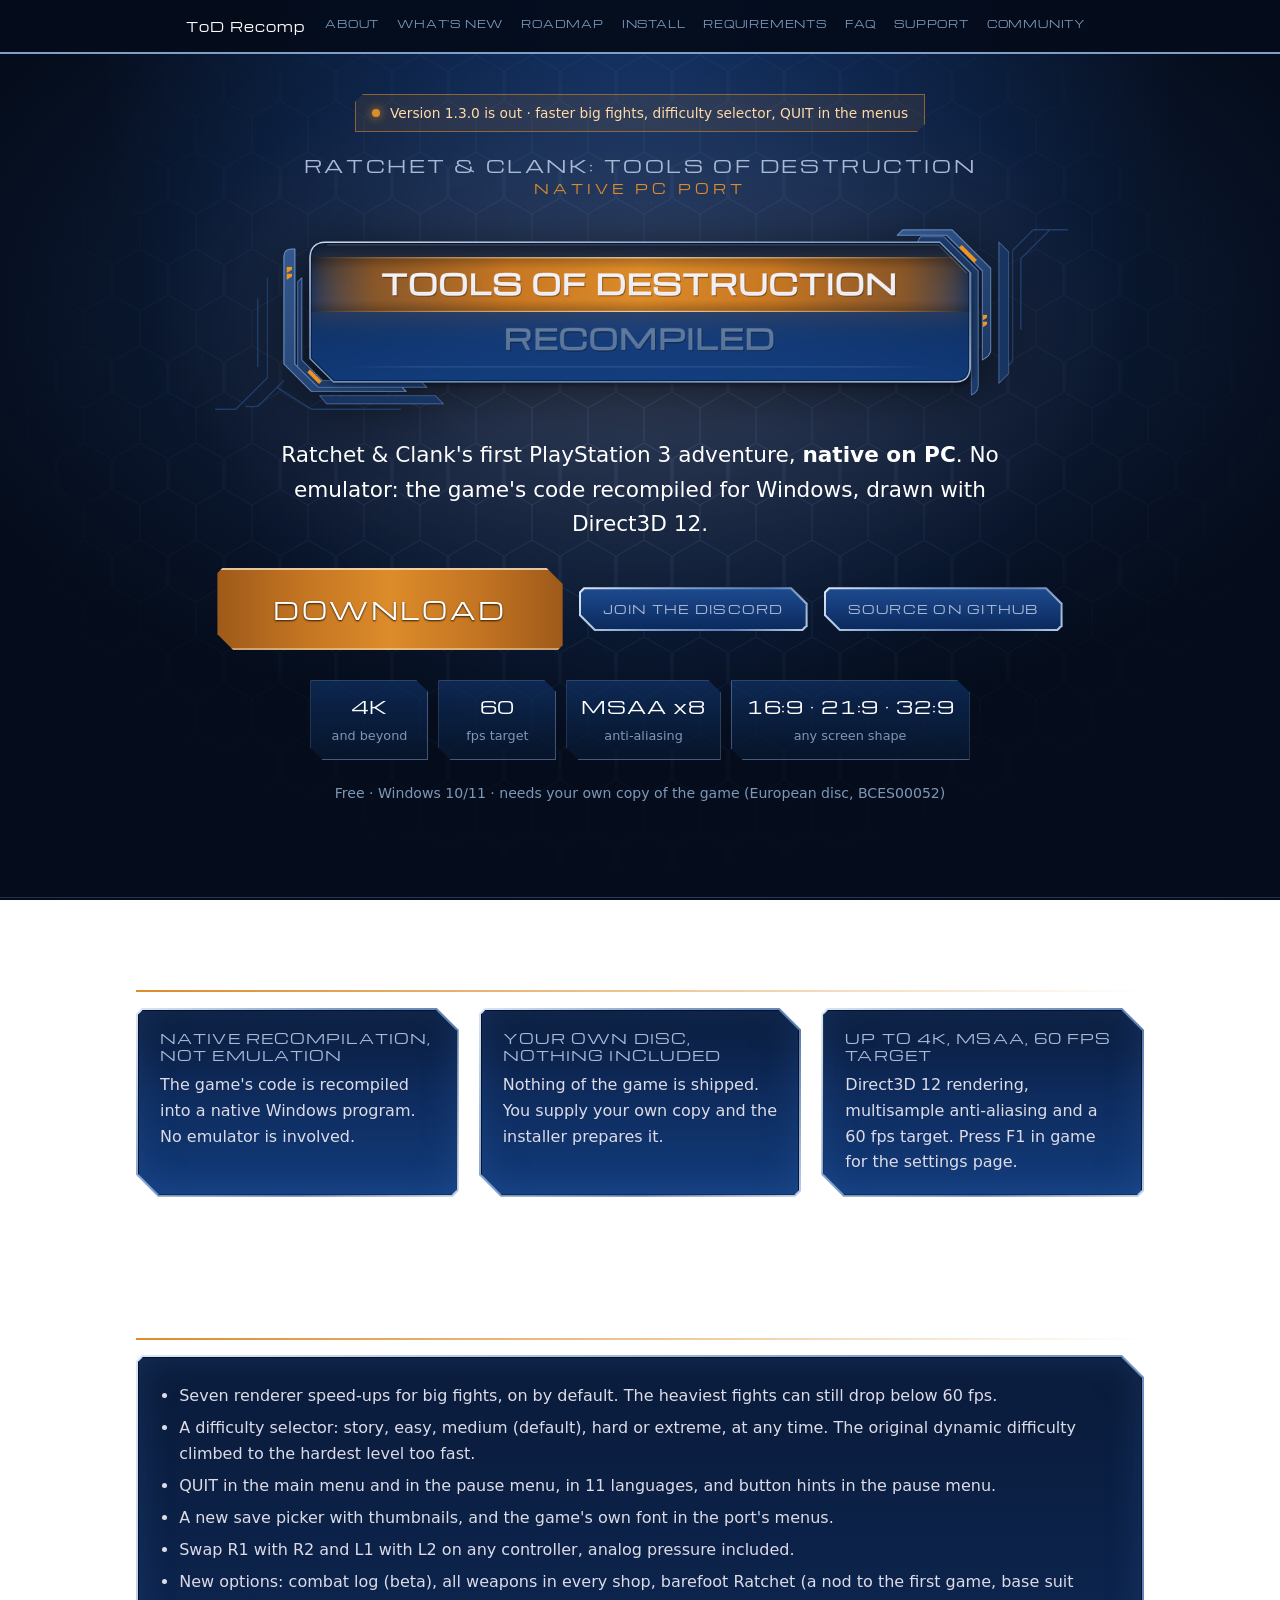
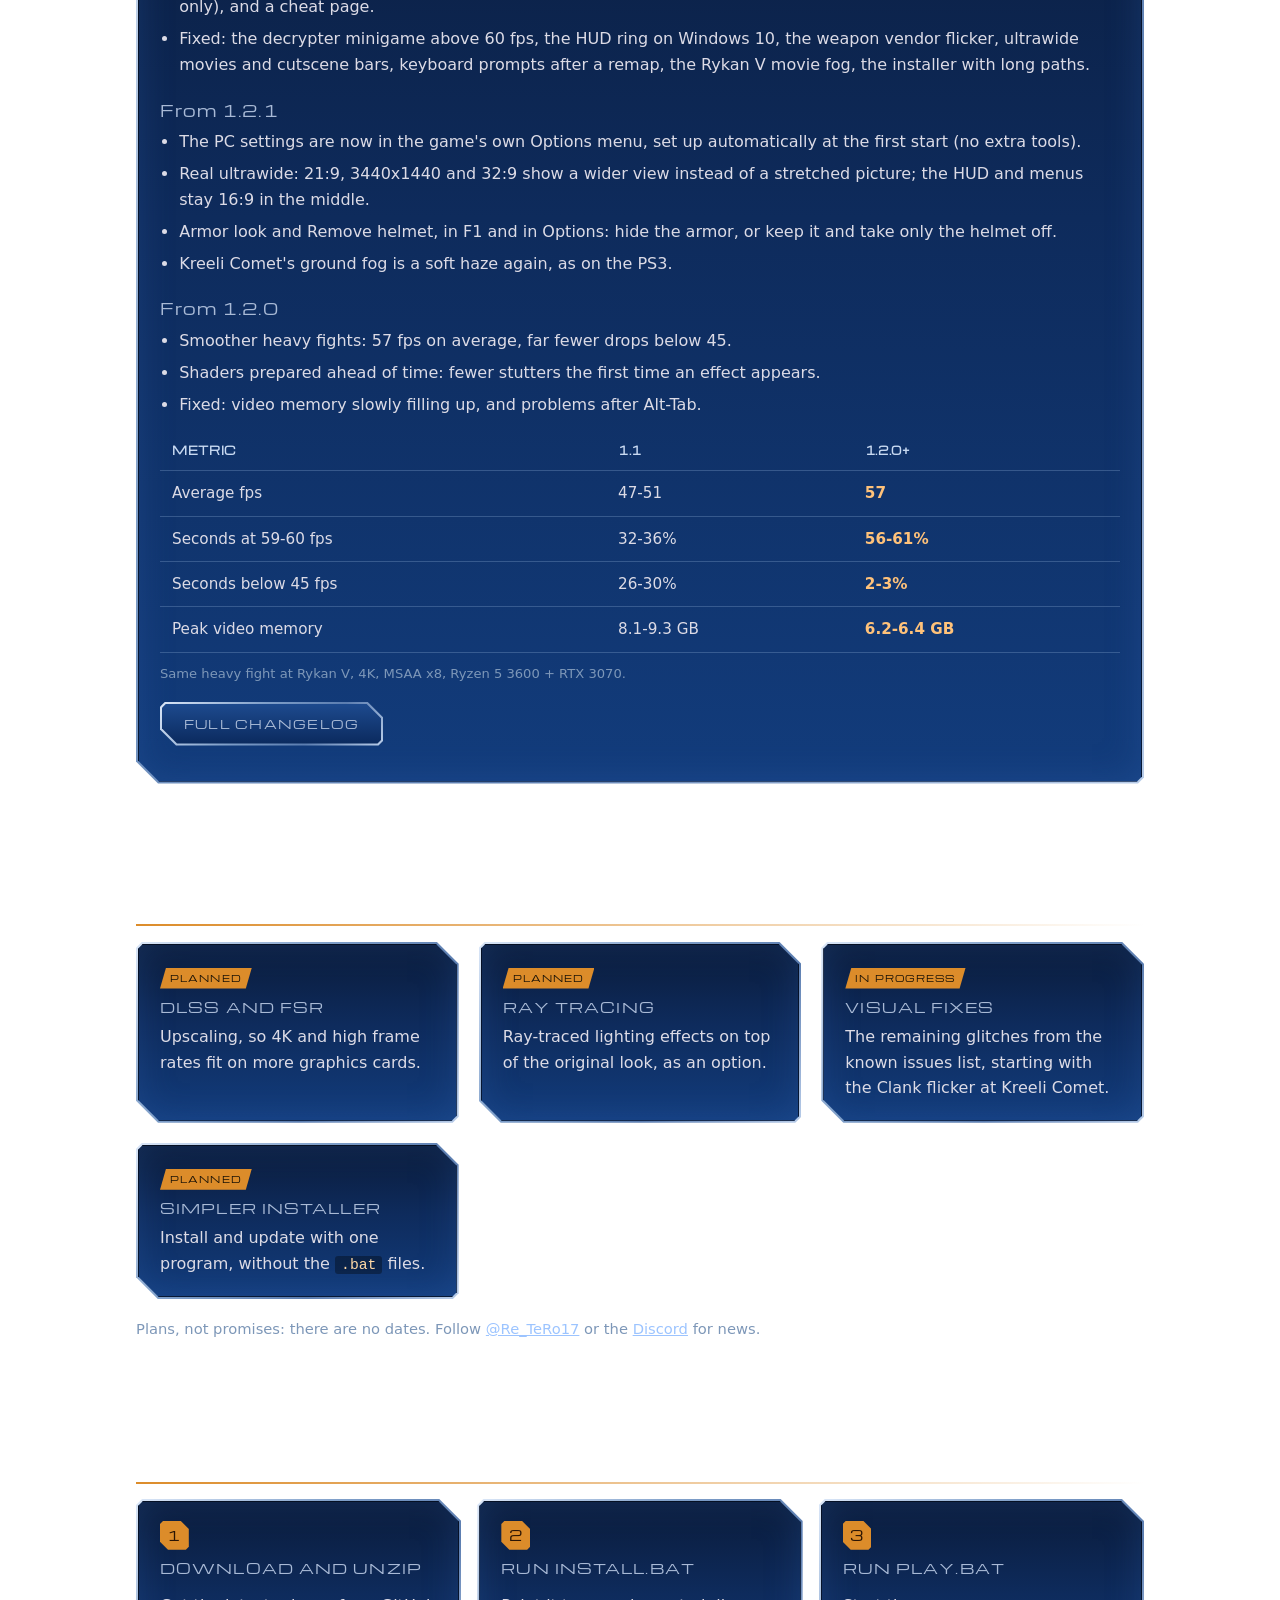
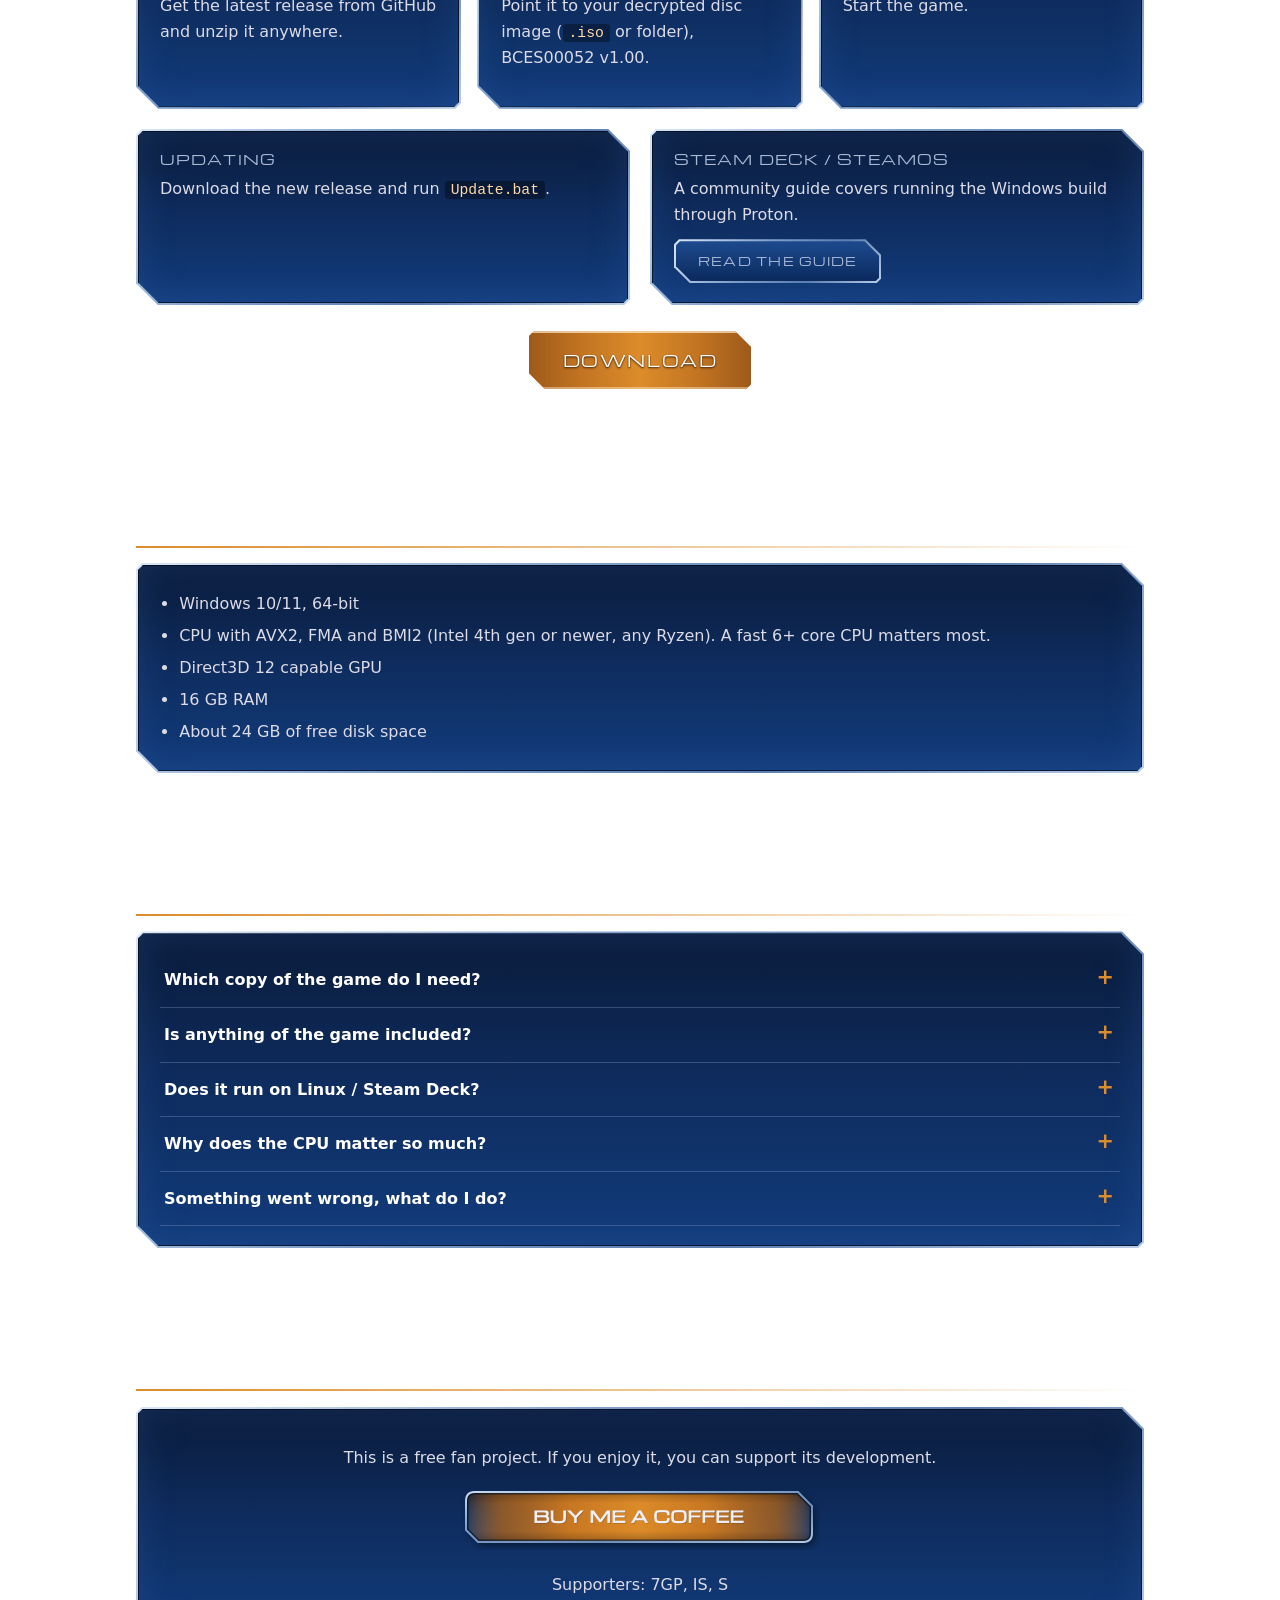
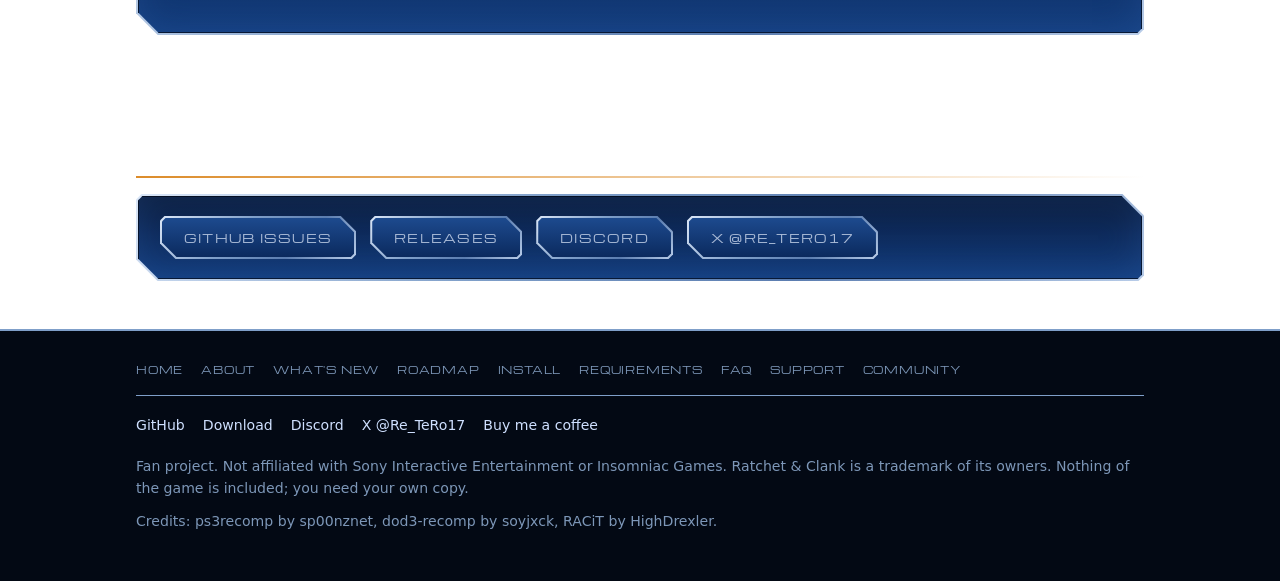
==== commit 0d73b9c6: "removed rock-solid 60 fps and 120 fps from the roadmap" ====
--- a/index.html
+++ b/index.html
@@ -97,8 +97,6 @@
 
 <section id="roadmap"><h2>Coming soon</h2>
 <div class="grid">
-<div class="panel card soon"><span class="tag">In progress</span><h3>Rock-solid 60 fps</h3><p>Steady 60 fps in the busiest fights too, with no drops and no hitches.</p></div>
-<div class="panel card soon"><span class="tag">Planned</span><h3>Up to 120 fps</h3><p>Higher frame rates for high refresh rate monitors, with the game running at the right speed.</p></div>
 <div class="panel card soon"><span class="tag">Planned</span><h3>DLSS and FSR</h3><p>Upscaling, so 4K and high frame rates fit on more graphics cards.</p></div>
 <div class="panel card soon"><span class="tag">Planned</span><h3>Ray tracing</h3><p>Ray-traced lighting effects on top of the original look, as an option.</p></div>
 <div class="panel card soon"><span class="tag">In progress</span><h3>Visual fixes</h3><p>The remaining glitches from the known issues list, starting with the Clank flicker at Kreeli Comet.</p></div>
